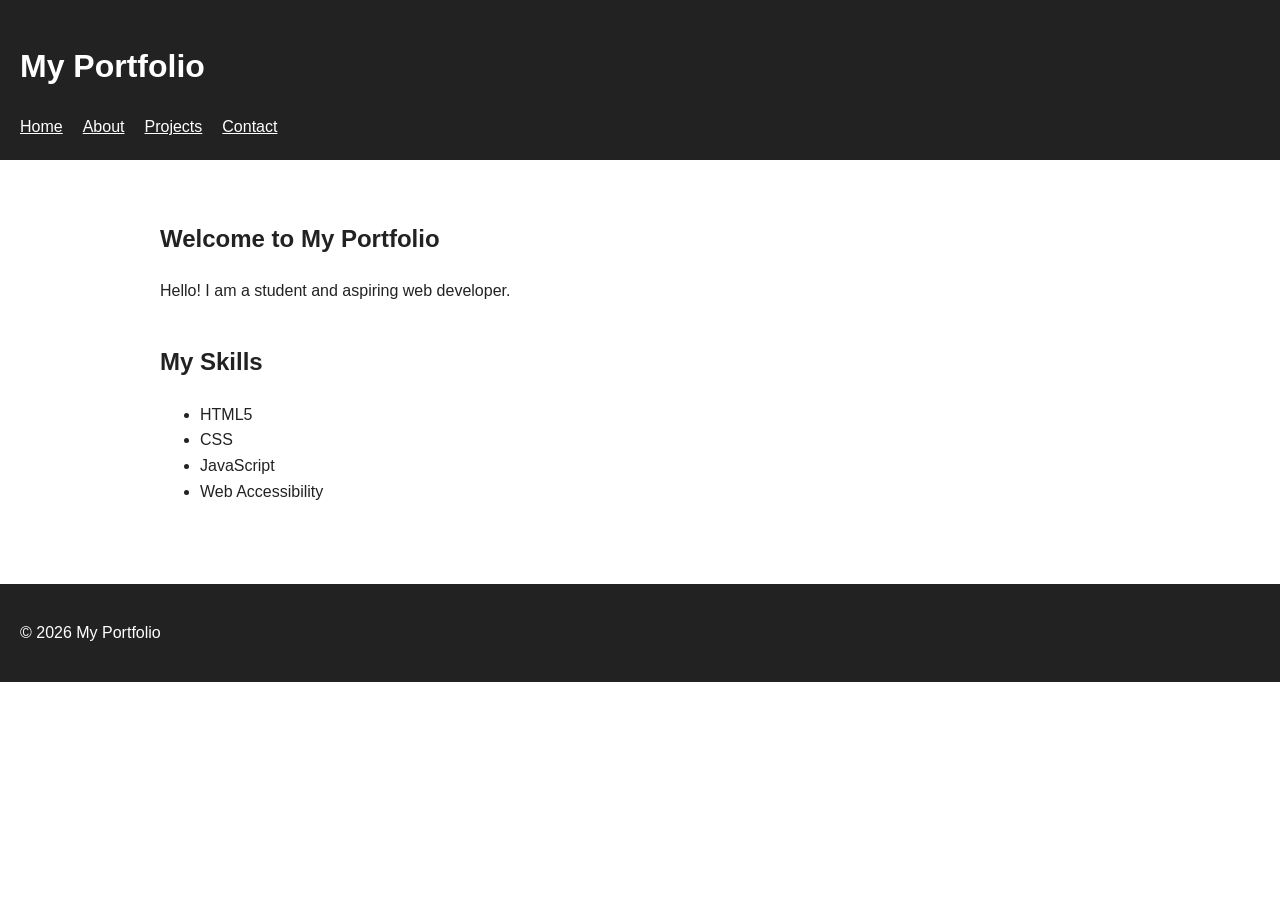
==== index.html @ e8b17d4b "Add files via upload" ====
<!DOCTYPE html>
<html lang="en">

<head>
    <meta charset="UTF-8">
    <meta name="viewport" content="width=device-width, initial-scale=1.0">

    <meta name="description"
          content="My personal portfolio website">

    <title>My Portfolio</title>

    <link rel="stylesheet" href="style.css">
</head>

<body>

    <a href="#main-content" class="skip-link">
        Skip to main content
    </a>

    <header>
        <h1>My Portfolio</h1>

        <nav aria-label="Main navigation">
            <a href="index.html">Home</a>
            <a href="about.html">About</a>
            <a href="projects.html">Projects</a>
            <a href="contact.html">Contact</a>
        </nav>
    </header>

    <main id="main-content">

        <section aria-labelledby="welcome-heading">

            <h2 id="welcome-heading">
                Welcome to My Portfolio
            </h2>

            <p>
                Hello! I am a student and aspiring web developer.
            </p>

        </section>

        <section aria-labelledby="skills-heading">

            <h2 id="skills-heading">
                My Skills
            </h2>

            <ul>
                <li>HTML5</li>
                <li>CSS</li>
                <li>JavaScript</li>
                <li>Web Accessibility</li>
            </ul>

        </section>

    </main>

    <footer>
        <p>&copy; 2026 My Portfolio</p>
    </footer>

</body>
</html>
---- style.css ----
* {
    box-sizing: border-box;
}

body {
    font-family: Arial, sans-serif;
    line-height: 1.6;
    margin: 0;
    color: #222;
}

header,
footer {
    padding: 20px;
    background: #222;
    color: white;
}

nav {
    display: flex;
    gap: 20px;
}

nav a {
    color: white;
}

main {
    max-width: 1000px;
    margin: auto;
    padding: 40px 20px;
}

section {
    margin-bottom: 40px;
}

input,
textarea {
    width: 100%;
    max-width: 600px;
    padding: 10px;
    margin-top: 5px;
}

button {
    padding: 12px 20px;
    cursor: pointer;
}

a:focus,
button:focus,
input:focus,
textarea:focus {
    outline: 3px solid orange;
}

.skip-link {
    position: absolute;
    left: -9999px;
}

.skip-link:focus {
    left: 10px;
    top: 10px;
    background: black;
    color: white;
    padding: 10px;
}
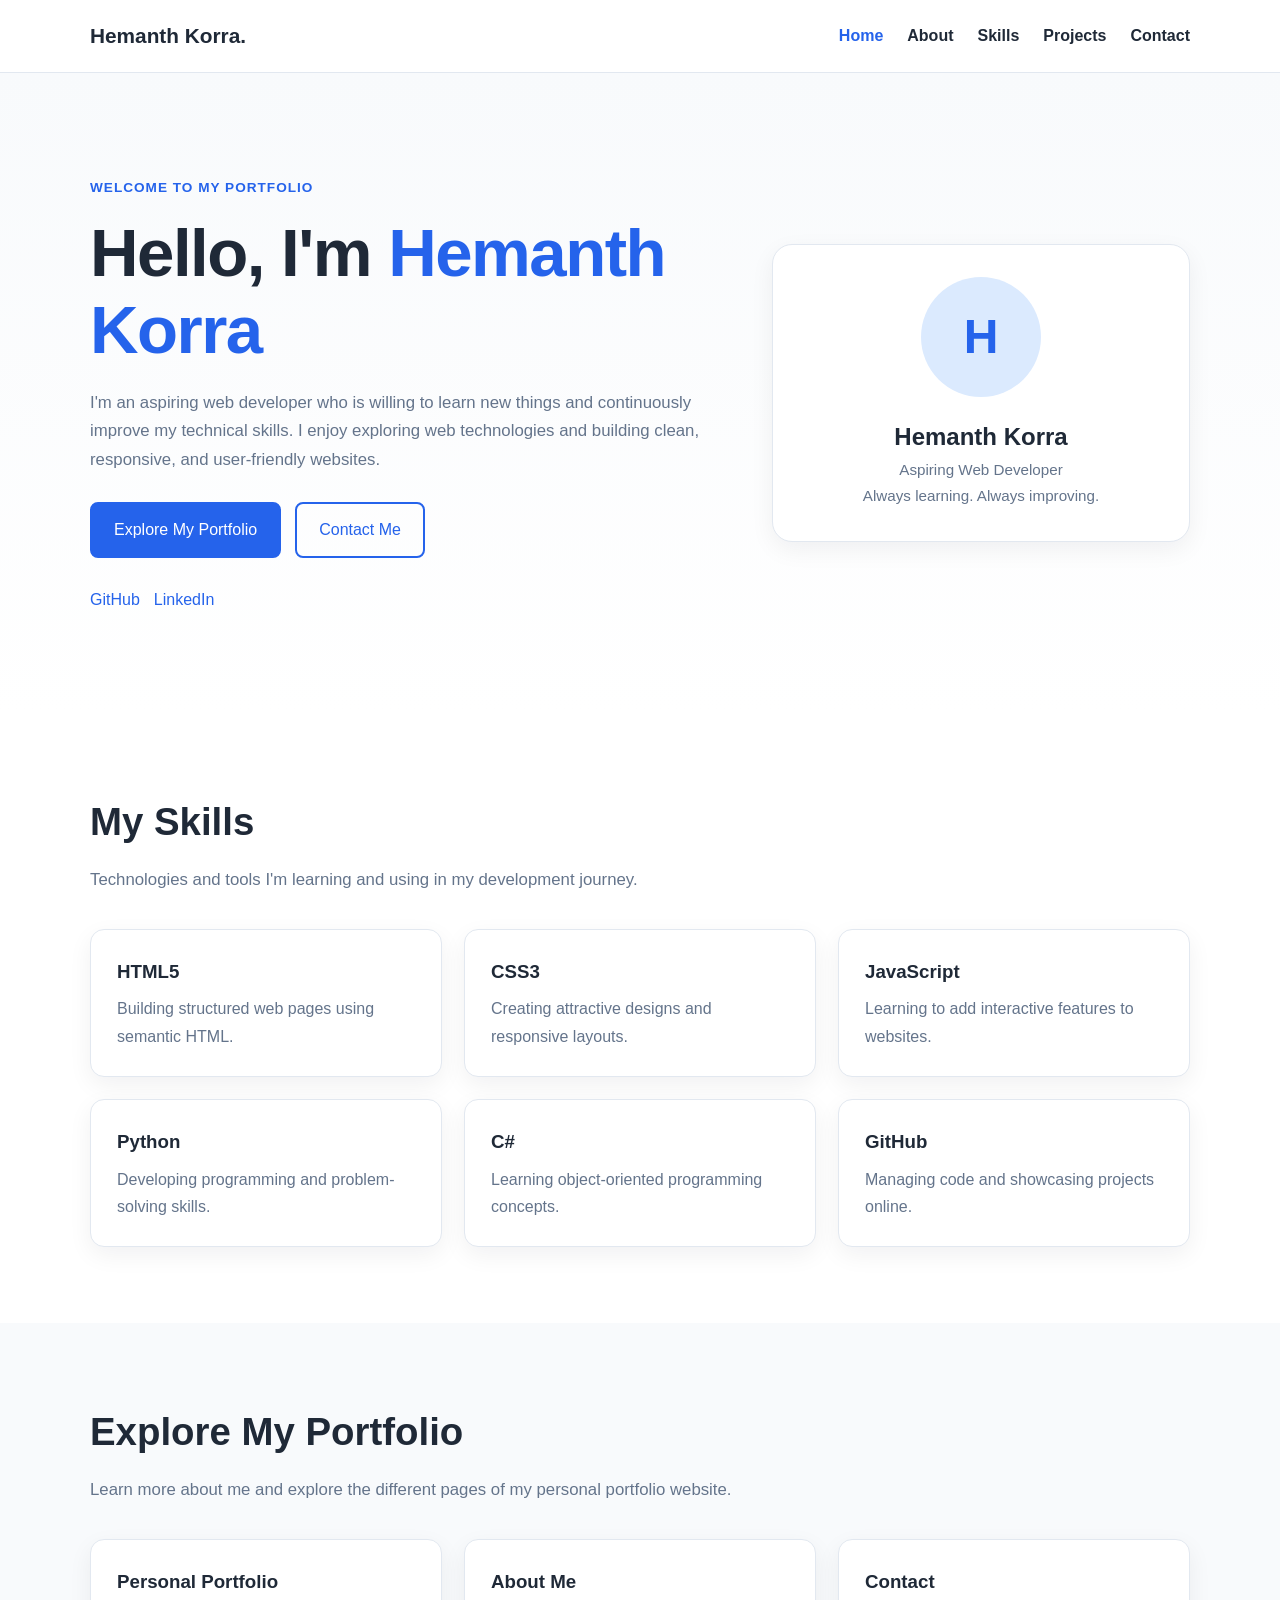
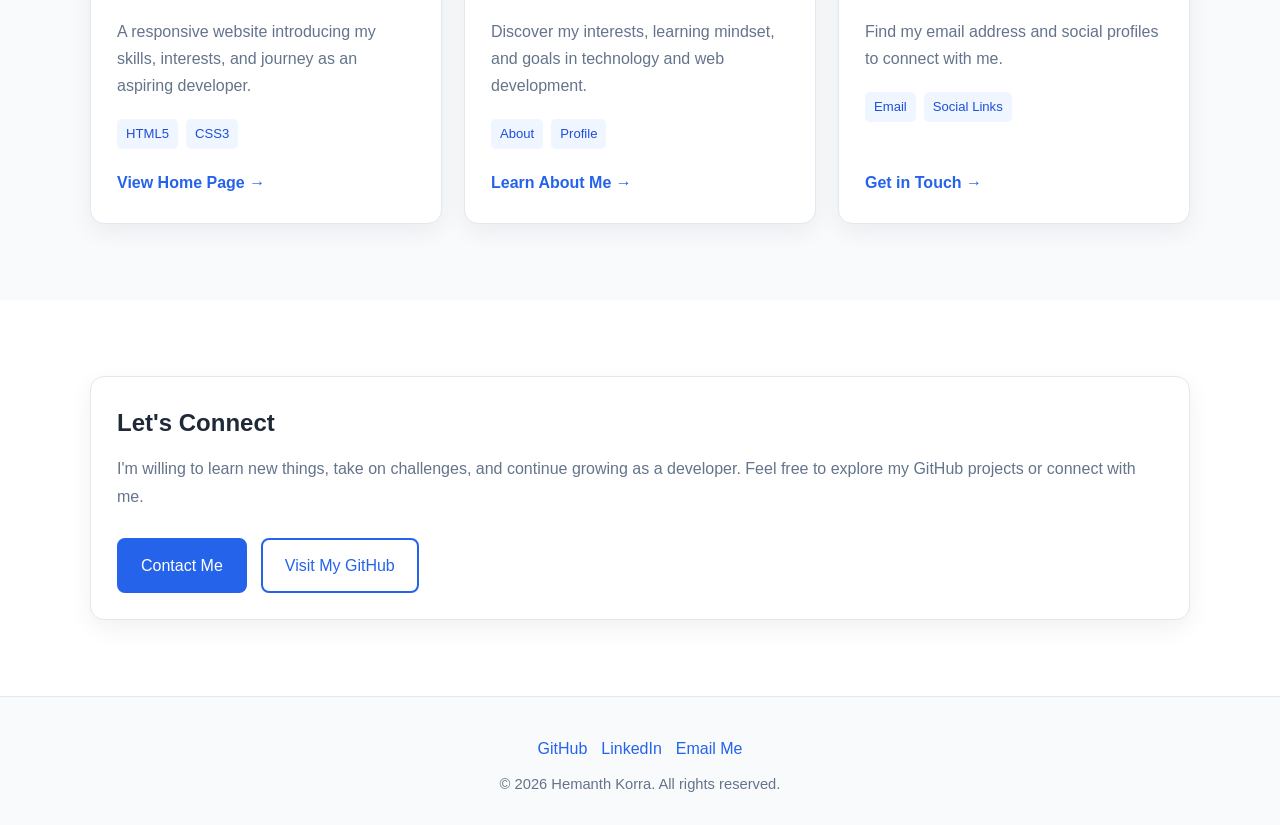
==== commit f1563719: "Add files via upload" ====
--- a/index.html
+++ b/index.html
@@ -1,69 +1,201 @@
+
 <!DOCTYPE html>
 <html lang="en">
-
 <head>
     <meta charset="UTF-8">
     <meta name="viewport" content="width=device-width, initial-scale=1.0">
-
-    <meta name="description"
-          content="My personal portfolio website">
-
-    <title>My Portfolio</title>
-
+    <meta name="description" content="I'm Hemanth Korra, an aspiring web developer learning HTML, CSS, JavaScript, Python, and C#.">
+    <meta name="author" content="Hemanth Korra">
+    <title>Hemanth Korra | Developer Portfolio</title>
     <link rel="stylesheet" href="style.css">
 </head>
-
 <body>
 
-    <a href="#main-content" class="skip-link">
-        Skip to main content
-    </a>
-
-    <header>
-        <h1>My Portfolio</h1>
-
-        <nav aria-label="Main navigation">
-            <a href="index.html">Home</a>
-            <a href="about.html">About</a>
-            <a href="projects.html">Projects</a>
-            <a href="contact.html">Contact</a>
-        </nav>
-    </header>
-
-    <main id="main-content">
-
-        <section aria-labelledby="welcome-heading">
-
-            <h2 id="welcome-heading">
-                Welcome to My Portfolio
-            </h2>
-
-            <p>
-                Hello! I am a student and aspiring web developer.
+<a class="skip-link" href="#main">Skip to main content</a>
+
+<header>
+    <nav class="navbar container" aria-label="Main navigation">
+        <a class="logo" href="index.html">Hemanth Korra.</a>
+        <ul class="nav-links">
+            <li><a href="index.html" aria-current="page">Home</a></li>
+            <li><a href="about.html">About</a></li>
+            <li><a href="#skills">Skills</a></li>
+            <li><a href="projects.html">Projects</a></li>
+            <li><a href="contact.html">Contact</a></li>
+        </ul>
+    </nav>
+</header>
+
+<main id="main">
+
+    <section class="hero">
+        <div class="container hero-layout">
+            <div>
+                <span class="eyebrow">Welcome to my portfolio</span>
+
+                <h1>Hello, I'm <span>Hemanth Korra</span></h1>
+
+                <p>
+                    I'm an aspiring web developer who is willing to learn
+                    new things and continuously improve my technical skills.
+                    I enjoy exploring web technologies and building clean,
+                    responsive, and user-friendly websites.
+                </p>
+
+                <div class="hero-buttons">
+                    <a class="button" href="#projects">Explore My Portfolio</a>
+                    <a class="button button-outline" href="contact.html">Contact Me</a>
+                </div>
+
+                <div class="social-links">
+                    <a href="https://github.com/korraHemanth17"
+                       target="_blank" rel="noopener noreferrer">GitHub</a>
+
+                    <a href="https://www.linkedin.com/in/korra-hemanth-225463419"
+                       target="_blank" rel="noopener noreferrer">LinkedIn</a>
+                </div>
+            </div>
+
+            <aside class="profile-card">
+                <div class="profile-icon" aria-hidden="true">H</div>
+                <h2>Hemanth Korra</h2>
+                <p>Aspiring Web Developer</p>
+                <p>Always learning. Always improving.</p>
+            </aside>
+        </div>
+    </section>
+
+    <section class="section" id="skills">
+        <div class="container">
+            <h2 class="section-heading">My Skills</h2>
+            <p class="section-description">
+                Technologies and tools I'm learning and using in my
+                development journey.
             </p>
 
-        </section>
-
-        <section aria-labelledby="skills-heading">
-
-            <h2 id="skills-heading">
-                My Skills
-            </h2>
-
-            <ul>
-                <li>HTML5</li>
-                <li>CSS</li>
-                <li>JavaScript</li>
-                <li>Web Accessibility</li>
-            </ul>
-
-        </section>
-
-    </main>
-
-    <footer>
-        <p>&copy; 2026 My Portfolio</p>
-    </footer>
+            <div class="skills-grid">
+                <article class="skill-card">
+                    <h3>HTML5</h3>
+                    <p>Building structured web pages using semantic HTML.</p>
+                </article>
+
+                <article class="skill-card">
+                    <h3>CSS3</h3>
+                    <p>Creating attractive designs and responsive layouts.</p>
+                </article>
+
+                <article class="skill-card">
+                    <h3>JavaScript</h3>
+                    <p>Learning to add interactive features to websites.</p>
+                </article>
+
+                <article class="skill-card">
+                    <h3>Python</h3>
+                    <p>Developing programming and problem-solving skills.</p>
+                </article>
+
+                <article class="skill-card">
+                    <h3>C#</h3>
+                    <p>Learning object-oriented programming concepts.</p>
+                </article>
+
+                <article class="skill-card">
+                    <h3>GitHub</h3>
+                    <p>Managing code and showcasing projects online.</p>
+                </article>
+            </div>
+        </div>
+    </section>
+
+    <section class="section section-alt" id="projects">
+        <div class="container">
+            <h2 class="section-heading">Explore My Portfolio</h2>
+            <p class="section-description">
+                Learn more about me and explore the different pages
+                of my personal portfolio website.
+            </p>
+
+            <div class="projects-grid">
+                <article class="project-card">
+                    <h3>Personal Portfolio</h3>
+                    <p>
+                        A responsive website introducing my skills,
+                        interests, and journey as an aspiring developer.
+                    </p>
+                    <div class="tag-list">
+                        <span class="tag">HTML5</span>
+                        <span class="tag">CSS3</span>
+                    </div>
+                    <a class="project-link" href="index.html">View Home Page →</a>
+                </article>
+
+                <article class="project-card">
+                    <h3>About Me</h3>
+                    <p>
+                        Discover my interests, learning mindset,
+                        and goals in technology and web development.
+                    </p>
+                    <div class="tag-list">
+                        <span class="tag">About</span>
+                        <span class="tag">Profile</span>
+                    </div>
+                    <a class="project-link" href="about.html">Learn About Me →</a>
+                </article>
+
+                <article class="project-card">
+                    <h3>Contact</h3>
+                    <p>
+                        Find my email address and social profiles
+                        to connect with me.
+                    </p>
+                    <div class="tag-list">
+                        <span class="tag">Email</span>
+                        <span class="tag">Social Links</span>
+                    </div>
+                    <a class="project-link" href="contact.html">Get in Touch →</a>
+                </article>
+            </div>
+        </div>
+    </section>
+
+    <section class="section">
+        <div class="container">
+            <div class="content-card">
+                <h2>Let's Connect</h2>
+                <p>
+                    I'm willing to learn new things, take on challenges,
+                    and continue growing as a developer. Feel free to
+                    explore my GitHub projects or connect with me.
+                </p>
+
+                <div class="hero-buttons">
+                    <a class="button" href="contact.html">Contact Me</a>
+                    <a class="button button-outline"
+                       href="https://github.com/korraHemanth17"
+                       target="_blank" rel="noopener noreferrer">
+                        Visit My GitHub
+                    </a>
+                </div>
+            </div>
+        </div>
+    </section>
+
+</main>
+
+<footer>
+    <div class="container">
+        <div class="social-links">
+            <a href="https://github.com/korraHemanth17"
+               target="_blank" rel="noopener noreferrer">GitHub</a>
+
+            <a href="https://www.linkedin.com/in/korra-hemanth-225463419"
+               target="_blank" rel="noopener noreferrer">LinkedIn</a>
+
+            <a href="mailto:hemanthkorra17@gmail.com">Email Me</a>
+        </div>
+        <p>&copy; 2026 Hemanth Korra. All rights reserved.</p>
+    </div>
+</footer>
 
 </body>
-</html>+</html>
--- a/style.css
+++ b/style.css
@@ -1,69 +1,437 @@
+
+/* Hemanth Korra - Personal Portfolio */
+
+:root {
+    --primary: #2563eb;
+    --primary-hover: #1d4ed8;
+    --text: #1f2937;
+    --muted: #64748b;
+    --background: #ffffff;
+    --surface: #f8fafc;
+    --border: #e2e8f0;
+    --radius: 14px;
+    --shadow: 0 8px 24px rgba(15, 23, 42, 0.06);
+}
+
 * {
+    margin: 0;
+    padding: 0;
     box-sizing: border-box;
 }
 
+html {
+    scroll-behavior: smooth;
+    scroll-padding-top: 90px;
+}
+
 body {
-    font-family: Arial, sans-serif;
-    line-height: 1.6;
-    margin: 0;
-    color: #222;
-}
-
-header,
-footer {
-    padding: 20px;
-    background: #222;
-    color: white;
-}
-
-nav {
-    display: flex;
-    gap: 20px;
-}
-
-nav a {
-    color: white;
-}
-
-main {
-    max-width: 1000px;
-    margin: auto;
-    padding: 40px 20px;
-}
-
-section {
-    margin-bottom: 40px;
-}
-
-input,
-textarea {
-    width: 100%;
-    max-width: 600px;
-    padding: 10px;
-    margin-top: 5px;
-}
-
-button {
-    padding: 12px 20px;
-    cursor: pointer;
-}
-
-a:focus,
-button:focus,
-input:focus,
-textarea:focus {
-    outline: 3px solid orange;
+    font-family: Arial, Helvetica, sans-serif;
+    background: var(--background);
+    color: var(--text);
+    line-height: 1.7;
+}
+
+a {
+    color: var(--primary);
+    text-decoration: none;
+}
+
+a:hover {
+    color: var(--primary-hover);
+}
+
+a:focus-visible,
+button:focus-visible,
+input:focus-visible,
+textarea:focus-visible {
+    outline: 3px solid #93c5fd;
+    outline-offset: 3px;
+}
+
+.container {
+    width: min(1100px, 90%);
+    margin: 0 auto;
 }
 
 .skip-link {
     position: absolute;
-    left: -9999px;
+    top: -100px;
+    left: 16px;
+    padding: 10px 16px;
+    background: var(--primary);
+    color: white;
+    z-index: 100;
 }
 
 .skip-link:focus {
-    left: 10px;
-    top: 10px;
-    background: black;
+    top: 12px;
     color: white;
-    padding: 10px;
-}+}
+
+/* Navigation */
+
+header {
+    background: white;
+    border-bottom: 1px solid var(--border);
+    position: sticky;
+    top: 0;
+    z-index: 10;
+}
+
+.navbar {
+    min-height: 72px;
+    display: flex;
+    align-items: center;
+    justify-content: space-between;
+    gap: 20px;
+}
+
+.logo {
+    color: var(--text);
+    font-size: 1.3rem;
+    font-weight: 700;
+}
+
+.nav-links {
+    display: flex;
+    align-items: center;
+    gap: 24px;
+    list-style: none;
+}
+
+.nav-links a {
+    color: var(--text);
+    font-weight: 600;
+}
+
+.nav-links a:hover,
+.nav-links a[aria-current="page"] {
+    color: var(--primary);
+}
+
+/* Hero section */
+
+.hero {
+    padding: 100px 0;
+    background: linear-gradient(180deg, #f8fafc, #ffffff);
+}
+
+.hero-layout {
+    display: grid;
+    grid-template-columns: 1.5fr 1fr;
+    align-items: center;
+    gap: 55px;
+}
+
+.eyebrow {
+    color: var(--primary);
+    font-weight: 700;
+    letter-spacing: 1px;
+    text-transform: uppercase;
+    font-size: 0.85rem;
+}
+
+.hero h1 {
+    font-size: clamp(2.4rem, 6vw, 4.2rem);
+    line-height: 1.15;
+    margin: 14px 0 20px;
+    letter-spacing: -1.5px;
+}
+
+.hero h1 span {
+    color: var(--primary);
+}
+
+.hero p,
+.section-description {
+    color: var(--muted);
+    font-size: 1.05rem;
+    max-width: 650px;
+}
+
+.hero-buttons,
+.social-links {
+    display: flex;
+    flex-wrap: wrap;
+    align-items: center;
+    gap: 14px;
+    margin-top: 28px;
+}
+
+.button {
+    display: inline-block;
+    padding: 12px 22px;
+    border: 2px solid var(--primary);
+    border-radius: 8px;
+    background: var(--primary);
+    color: white;
+    font-weight: 700;
+    text-align: center;
+    cursor: pointer;
+    font: inherit;
+    transition: background 0.2s, color 0.2s;
+}
+
+.button:hover {
+    background: var(--primary-hover);
+    color: white;
+}
+
+.button-outline {
+    background: transparent;
+    color: var(--primary);
+}
+
+.button-outline:hover {
+    background: var(--primary);
+    color: white;
+}
+
+.profile-card {
+    background: white;
+    border: 1px solid var(--border);
+    border-radius: 20px;
+    padding: 32px;
+    box-shadow: var(--shadow);
+    text-align: center;
+}
+
+.profile-icon {
+    width: 120px;
+    height: 120px;
+    margin: 0 auto 20px;
+    border-radius: 50%;
+    background: #dbeafe;
+    color: var(--primary);
+    display: grid;
+    place-items: center;
+    font-size: 3rem;
+    font-weight: 700;
+}
+
+.profile-card p {
+    font-size: 0.95rem;
+}
+
+/* Shared sections */
+
+.section {
+    padding: 76px 0;
+}
+
+.section-alt {
+    background: var(--surface);
+}
+
+.section-heading {
+    font-size: clamp(1.8rem, 4vw, 2.4rem);
+    margin-bottom: 12px;
+}
+
+.section-description {
+    margin-bottom: 34px;
+}
+
+/* Skill and project cards */
+
+.skills-grid,
+.projects-grid {
+    display: grid;
+    grid-template-columns: repeat(3, minmax(0, 1fr));
+    gap: 22px;
+}
+
+.skill-card,
+.project-card,
+.content-card {
+    padding: 26px;
+    border: 1px solid var(--border);
+    border-radius: var(--radius);
+    background: white;
+    box-shadow: var(--shadow);
+}
+
+.skill-card h3,
+.project-card h3 {
+    margin-bottom: 8px;
+}
+
+.skill-card p,
+.project-card p,
+.content-card p {
+    color: var(--muted);
+}
+
+.project-card {
+    display: flex;
+    flex-direction: column;
+    align-items: flex-start;
+    gap: 12px;
+}
+
+.project-link {
+    margin-top: auto;
+    font-weight: 700;
+}
+
+.tag-list {
+    display: flex;
+    flex-wrap: wrap;
+    gap: 8px;
+    margin: 8px 0;
+}
+
+.tag {
+    background: #eff6ff;
+    color: #1d4ed8;
+    border-radius: 5px;
+    padding: 4px 9px;
+    font-size: 0.82rem;
+}
+
+/* About and contact pages */
+
+.page-intro {
+    padding: 65px 0 35px;
+    background: var(--surface);
+}
+
+.page-intro h1 {
+    font-size: clamp(2rem, 5vw, 3rem);
+    margin-bottom: 10px;
+}
+
+.content-layout {
+    display: grid;
+    grid-template-columns: 2fr 1fr;
+    gap: 28px;
+    align-items: start;
+}
+
+.content-card h2,
+.content-card h3 {
+    margin-bottom: 12px;
+}
+
+.content-card p + p {
+    margin-top: 14px;
+}
+
+.interest-list {
+    padding-left: 20px;
+    color: var(--muted);
+}
+
+.contact-form {
+    display: grid;
+    gap: 18px;
+    margin-top: 24px;
+}
+
+.form-group {
+    display: grid;
+    gap: 7px;
+}
+
+.form-group label {
+    font-weight: 700;
+}
+
+.form-group input,
+.form-group textarea {
+    width: 100%;
+    padding: 12px;
+    border: 1px solid #cbd5e1;
+    border-radius: 8px;
+    font: inherit;
+    color: var(--text);
+    background: white;
+}
+
+.form-group textarea {
+    min-height: 150px;
+    resize: vertical;
+}
+
+/* Footer */
+
+footer {
+    padding: 28px 0;
+    background: var(--surface);
+    border-top: 1px solid var(--border);
+    text-align: center;
+}
+
+footer p {
+    color: var(--muted);
+    font-size: 0.92rem;
+}
+
+footer .social-links {
+    justify-content: center;
+    margin: 10px 0;
+}
+
+/* Tablet and mobile */
+
+@media (max-width: 760px) {
+    .navbar {
+        padding: 16px 0;
+        flex-direction: column;
+    }
+
+    .nav-links {
+        justify-content: center;
+        flex-wrap: wrap;
+        gap: 12px 20px;
+    }
+
+    .hero {
+        padding: 65px 0;
+    }
+
+    .hero-layout,
+    .content-layout {
+        grid-template-columns: 1fr;
+    }
+
+    .hero-layout {
+        gap: 35px;
+    }
+
+    .skills-grid,
+    .projects-grid {
+        grid-template-columns: repeat(2, minmax(0, 1fr));
+    }
+
+    .section {
+        padding: 55px 0;
+    }
+}
+
+@media (max-width: 480px) {
+    .skills-grid,
+    .projects-grid {
+        grid-template-columns: 1fr;
+    }
+
+    .hero h1 {
+        letter-spacing: -0.7px;
+    }
+
+    .hero-buttons .button {
+        width: 100%;
+    }
+}
+
+@media (prefers-reduced-motion: reduce) {
+    html {
+        scroll-behavior: auto;
+    }
+
+    *,
+    *::before,
+    *::after {
+        transition-duration: 0.01ms !important;
+    }
+}
